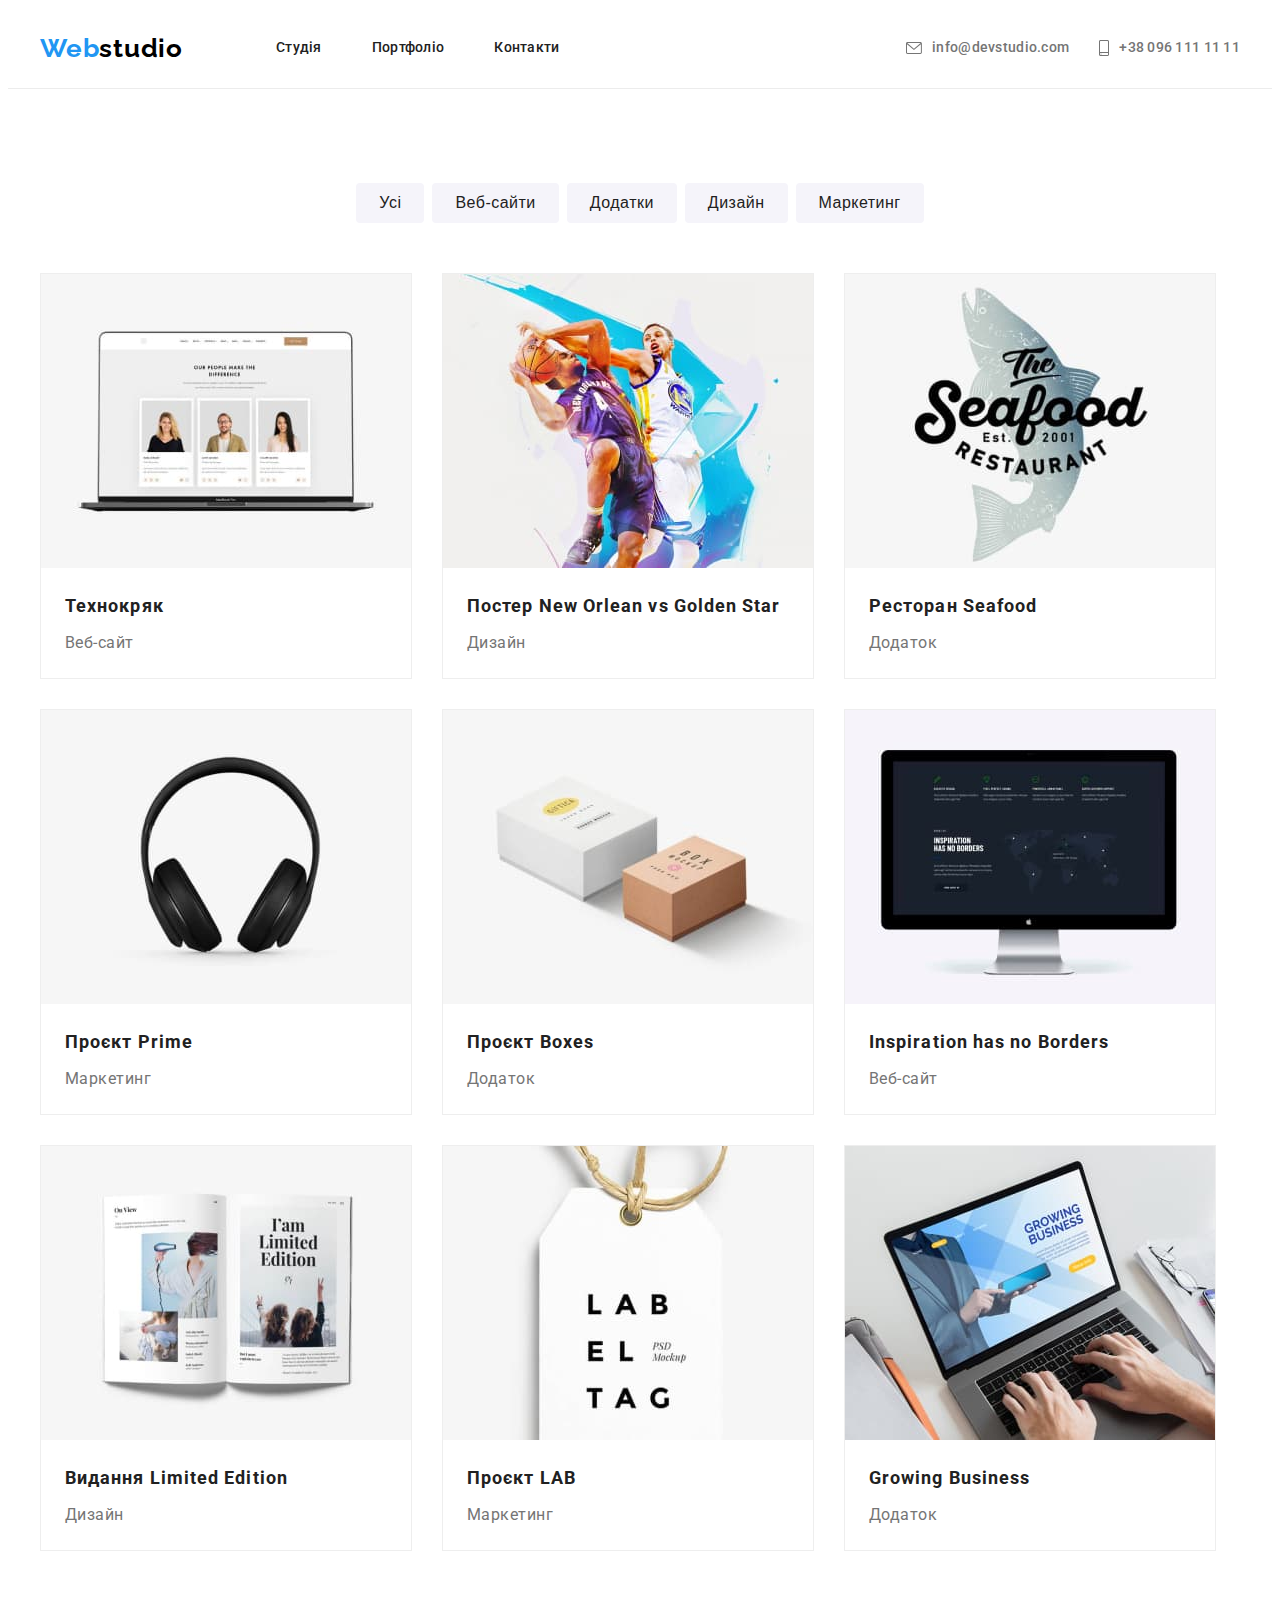
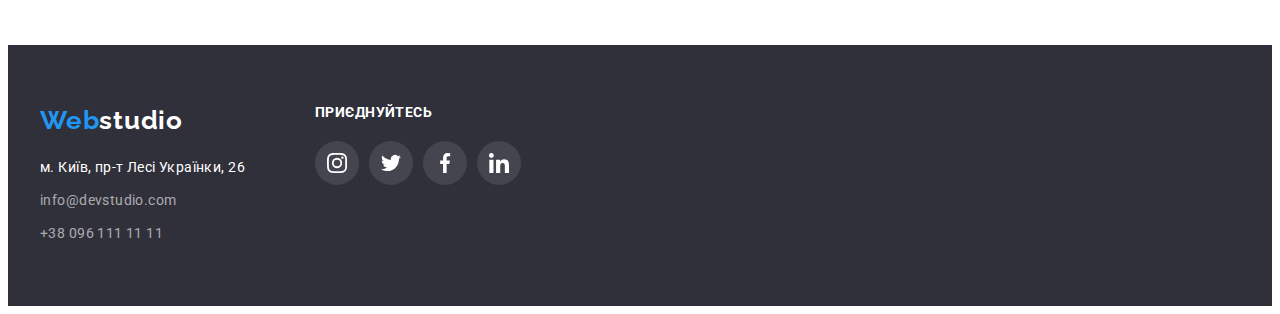
==== portfolio.html @ 8faaefb7 "Initial commit" ====
<!DOCTYPE html>
<html lang="uk">
    <head>
        <meta charset="UTF-8" />
        <meta http-equiv="X-UA-Compatible" content="IE=edge" />
        <meta name="viewport" content="width=device-width, initial-scale=1.0" />
        <link href="https://fonts.googleapis.com/css2?family=Raleway:wght@700&family=Roboto:wght@400;500;700;900&display=swap" rel="stylesheet">
        <title>Document</title>
        <link rel="stylesheet" href="https://cdnjs.cloudflare.com/ajax/libs/modern-normalize/1.1.0/modern-normalize.min.css" 
        integrity="sha512-wpPYUAdjBVSE4KJnH1VR1HeZfpl1ub8YT/NKx4PuQ5NmX2tKuGu6U/JRp5y+Y8XG2tV+wKQpNHVUX03MfMFn9Q==" 
        crossorigin="anonymous" 
        referrerpolicy="no-referrer" />
        <link rel="stylesheet" href="./css/styles.css">
    </head>
    <body>
        <header class="top">
            <div class="container main-nav">
                <nav class="nav-main">
                    <a class="logo link" href="./index.html">Web<span class="logo-top">studio</span></a>
                    <ul class="top-nav list">
                        <li class="item">
                            <a class="nav-studio link" href="./index.html">Студія</a>
                        </li>
                        <li class="item">
                            <a class="nav-portfolio link" href="./portfolio.html">Портфоліо</a>
                        </li>
                        <li class="item">
                            <a class="nav-contact link" href="#">Контакти</a>
                        </li>
                    </ul>
                </nav>
                <ul class="top-auth list">
                    <li class="auth-item item">
                        <a class="auth-mt link" href="mailto:info@devstudio.com">
                            <svg
                                ViewBox="0 0 43 32"
                                width="16" height="12"
                                class="auth-icon-mail">
                                <use href="./images/icons.svg#icon-envelope"></use>
                            </svg>
                            info@devstudio.com
                        </a>
                    </li>
                    <li class="auth-item item">
                        <a class="auth-mt link" href="tel:+380961111111">
                            <svg
                                ViewBox="0 0 20 32"
                                width="16" height="12"
                                class="auth-icon-tel">
                                <use href="./images/icons.svg#icon-smartphone"></use>
                            </svg>
                            +38 096 111 11 11
                        </a>
                    </li>
                </ul>
            </div>
        </header>
        <main>
            <section class="section">
                <div class="container">
                    <ul class="btn-list list">
                        <li class="item">
                            <button class="btn-link" type="button">Усі</button>
                        </li>
                        <li class="item">
                            <button class="btn-link" type="button">Веб-сайти</button>
                        </li>
                        <li class="item">
                            <button class="btn-link" type="button">Додатки</button>
                        </li>
                        <li class="item">
                            <button class="btn-link" type="button">Дизайн</button>
                        </li>
                        <li class="item">
                            <button class="btn-link" type="button">Маркетинг</button>
                        </li>
                    </ul>
                    <ul class="gallery-list list">
                        <li class="item">
                            <img src="./images/tehnocriak.jpg" alt="Фотографії на моніторі" width="370" />
                            <div class="gallery-container">
                                <h3 class="gallery-title">Технокряк</h3>
                                <p class="texte">Веб-сайт</p>
                            </div>
                        </li>
                        <li class="item">
                            <img src="./images/poster.jpg" alt="Два баскетболіста в повітрі" width="370" />
                            <div class="gallery-container">
                                <h3 class="gallery-title">Постер New Orlean vs Golden Star</h3>
                                <p class="texte">Дизайн</p>
                            </div>
                        </li>
                        <li class="item">
                            <img src="./images/restoraunt.jpg" alt="Емблема ресторану" width="370" />
                            <div class="gallery-container">
                                <h3 class="gallery-title">Ресторан Seafood</h3>
                                <p class="texte">Додаток</p>
                            </div>
                        </li>
                        <li class="item">
                            <img src="./images/prime.jpg" alt="Накладні навушники" width="370" />
                            <div class="gallery-container">
                                <h3 class="gallery-title">Проєкт Prime</h3>
                                <p class="texte">Маркетинг</p>
                            </div>
                        </li>
                        <li class="item">
                            <img src="./images/boxes.jpg" alt="Дві пакувальні коробочки" width="370" />
                            <div class="gallery-container">
                                <h3 class="gallery-title">Проєкт Boxes</h3>
                                <p class="texte">Додаток</p>
                            </div>
                        </li>
                        <li class="item">
                            <img src="./images/borders.jpg" alt="Силует карти світу на моніторі" width="370" />
                            <div class="gallery-container">
                                <h3 class="gallery-title">Inspiration has no Borders</h3>
                                <p class="texte">Веб-сайт</p>
                            </div>
                        </li>
                        <li class="item">
                            <img src="./images/edition.jpg" alt="Відкрита книга" width="370" />
                            <div class="gallery-container">
                                <h3 class="gallery-title">Видання Limited Edition</h3>
                                <p class="texte">Дизайн</p>
                            </div>
                        </li>
                        <li class="item">
                            <img src="./images/lab.jpg" alt="Бірка з написом" width="370" />
                            <div class="gallery-container">
                                <h3 class="gallery-title">Проєкт LAB</h3>
                                <p class="texte">Маркетинг</p>
                            </div>
                        </li>
                        <li class="item">
                            <img src="./images/business.jpg" alt="Робона на ноутбуці" width="370" />
                            <div class="gallery-container">
                                <h3 class="gallery-title">Growing Business</h3>
                                <p class="texte">Додаток</p>
                            </div>
                        </li>
                    </ul>
                </div>
            </section>
        </main>
        <footer class="bottom">
            <div class="container footer">
                <div class="bottom-container">
                <a class="logo link" href="./index.html">Web<span class="logo-bottom">studio</span></a>
                <address  class="bottom-adres">
                    <ul class="bottom-list list">
                        <li class="bottom-item">
                        <a class="bottom-adress link" href="https://goo.gl/maps/CPtrU1FHBa2aNyZL9" target="_blank" rel="noopener noreferrer nofollow">м. Київ, пр-т Лесі Українки, 26</a>
                        </li>
                        <li class="bottom-item">
                        <a class="bottom-mail link" href="mailto:info@devstudio.com">info@devstudio.com</a>
                        </li>
                        <li class="bottom-item">
                        <a class="bottom-tel link" href="tel:+380961111111">+38 096 111 11 11</a>
                        </li>
                    </ul>
                </address>
                </div>
                <div class="social-container">
                    <h2 class="bottom-title">приєднуйтесь</h2>
                    <ul class="bottom-social-list list">
                        <li class="bottom-social-item item">
                            <a class="bottom-link-team" href="#" target="_blank" rel="noopener noreferrer nofollow">
                                <svg 
                                    ViewBox="0 0 32 32"
                                    width="20" height="20"
                                    class="bottom-team-icon">
                                    <use href="./images/icons.svg#icon-instagram-2"></use>
                                </svg>
                            </a>
                        </li>
                        <li class="bottom-social-item item">
                            <a class="bottom-link-team" href="#" target="_blank" rel="noopener noreferrer nofollow">
                                <svg 
                                    ViewBox="0 0 32 32"
                                    width="20" height="20"
                                    class="bottom-team-icon">
                                    <use href="./images/icons.svg#icon-twitter-1"></use>
                                </svg>
                            </a>
                        </li>
                        <li class="bottom-social-item item">
                            <a class="bottom-link-team" href="#" target="_blank" rel="noopener noreferrer nofollow">
                                <svg 
                                    ViewBox="0 0 32 32"
                                    width="20" height="20"
                                    class="bottom-team-icon">
                                    <use href="./images/icons.svg#icon-facebook-1"></use>
                                </svg>
                            </a>
                        </li>
                        <li class="bottom-social-item item">
                            <a class="bottom-link-team" href="#" target="_blank" rel="noopener noreferrer nofollow">
                                <svg
                                    ViewBox="0 0 32 32"
                                    width="20" height="20"
                                    class="bottom-team-icon">
                                    <use href="./images/icons.svg#icon-linkedin-1" ></use>
                                </svg>
                            </a>
                        </li>
                    </ul>
                </div>
            </div>
        </footer>
    </body>
</html>
---- css/styles.css ----
/* кольори 

колір <h2> - #212121
колір <p> - #757575

колір webstudio та адреса - #000000
колір hero - #FFFFFF

колір hover - #2196F3

колір пошти та тел підвалу - rgba(255, 255, 255, 0.6); */

:root {
    --primary-text-color: #212121;
    --title-text-color: #757575;
    --hero-text-color: #ffffff;
    --webstudio-text-color: #000000;
    --accent-color: #2196F3;
    --background-color: #ffffff;
    --accent-background-color: #2196F3;
    --post-tel-color: rgba(255, 255, 255, 0.6);
    --background-button-color: #F5F4FA;
    --background-footer: #2F303A;
    --icon-color: #afb1b8;
}

p,
h1,
h2,
h3,
h4,
h5,
h6 {
    margin: 0;
}
ul,
ol {
    margin: 0;
    padding-left: 0;
}
button {
    cursor: pointer;
}
address {
    font-style: normal;
}
img {
    display: block;
    max-width: 100%;
    height: auto;

}

body {
    position: relative;

    font-family: "Roboto";

    background: var(--background-color);
    color: var(--title-text-color);
}

.visually-hidden {
    position: absolute;
    width: 1px;
    height: 1px;
    margin: -1px;
    border: 0;
    padding: 0;
    
    white-space: nowrap;
    clip-path: inset(100%);
    clip: rect(0 0 0 0);
    overflow: hidden;
}

.link {
    text-decoration: none;
}

.list {
    list-style: none;
}

.item {
    list-style: none;
}

.title {
    margin-bottom: 10px;
}

.centered {
    text-align: center;
}

/* --- Header --- */

.top {
    border-bottom: 1px solid #ECECEC;
}

.container {
    width: 1200px;
    padding-left: 15px;
    padding-right: 15px;
    
    margin: 0 auto;
}

.nav-main {
    display: flex;
    align-items: center;
}
.main-nav {
    display: flex;
    align-items: center;
    padding-top: 0;
    padding-bottom: 0;
}

/* --- логотип --- */

.logo {
    font-family: 'Raleway';
    font-weight: 700;
    font-size: 26px;
    line-height: 1.19;
    letter-spacing: 0.03em;

    color: var(--accent-color);
}
.logo-top {
    color: var(--webstudio-text-color);
}

.logo:hover, .logo:focus,
.logo-top:hover, .logo-top:focus
{
    color: var(--accent-color);
}

/* --- навігація --- */

.top-nav {
    display: flex;
    margin-left: 93px;
}
/* навігація */
.top-nav .link {
    display: block;
    padding-top: 32px;
    padding-bottom: 32px;
}

.top-nav .item:not(:last-child) {
    margin-right: 50px;
}

.nav-studio {
    
    font-weight: 500;
    font-size: 14px;
    line-height: 1.14;
    letter-spacing: 0.02em;

    color: var(--primary-text-color);
}

.nav-portfolio {

    font-weight: 500;
    font-size: 14px;
    line-height: 1.14;
    letter-spacing: 0.02em;

    color: var(--primary-text-color);
}

.nav-contact {

    font-weight: 500;
    font-size: 14px;
    line-height: 1.14;
    letter-spacing: 0.02em;

    color: var(--primary-text-color);
    }


    .nav-studio:hover,
    .nav-portfolio:hover,
    .nav-contact:hover,
    .nav-studio:focus,
    .nav-portfolio:focus,
    .nav-contact:focus
{
    color: var(--accent-color);
}

/* --- контакти --- */

.top-auth {
    display: flex;
    justify-items: baseline;
    align-items: center;
    margin-left: auto;
    font-weight: 500;
    font-size: 14px;
    line-height: 1.14;
    letter-spacing: 0.02em;
    }
.top-auth .item+.item {
    margin-left: 30px;
}



.auth-item {
    display: flex;
    align-items: center;
    justify-content: center;

    font-weight: 500;
    font-size: 14px;
    line-height: 1.14;
    letter-spacing: 0.02em;

    color:var(--title-text-color);
}

.auth-icon-mail {
    width: 16px;
    height: 12px;

    margin-right: 10px;
    fill: var(--title-text-color);
    color: var(--title-text-color);
}

.auth-icon-tel {
    width: 10px;
    height: 16px;

    margin-right: 10px;
    fill: var(--title-text-color);
}

.auth-mt {
    display: flex;
    align-items: center;
    justify-content: center;
    padding-top: 32px;
    padding-bottom: 32px;

    font-weight: 500;
    font-size: 14px;
    line-height: 1.14;
    letter-spacing: 0.02em;

    color:var(--title-text-color);
    }

.auth-mt:hover,
.auth-mt:focus{
    color: var(--accent-color);
} 

.auth-mt:hover .auth-icon-mail,
.auth-mt:focus .auth-icon-mail,
.auth-mt:hover .auth-icon-tel,
.auth-mt:focus .auth-icon-tel{
    fill: var(--accent-color);
}

/* --- герой --- */

.hero {
    text-align: center;
    padding-top: 200px;
    padding-bottom: 200px;

    max-width: 1600px;
    height: 600px;
    margin-left: auto;
    margin-right: auto;
    outline: 1px solid black;
    background-image: linear-gradient(
        to right,
        rgba(47, 48, 58, 0.4),
        rgba(47, 48, 58, 0.4)
        ),
    url(../images/hero.jpg);
    background-repeat: no-repeat;
    background-position: center;
    background-size: cover;
    background-color: #C4C4C4;
}

.hero-title {

    font-weight: 900;
    font-size: 44px;
    line-height: 1.36;
    letter-spacing: 0.06em;

    color: var(--hero-text-color);

    text-transform: uppercase;
    margin-bottom: 30px;

}

.button {

    font-family: "Roboto";
    font-weight: 700;
    font-size: 16px;
    line-height: 1.88;
    letter-spacing: 0.06em;

    color: var(--hero-text-color);
    background: var(--accent-background-color);

    display: inline-block;
    border-radius: 4px;
    padding: 10px 32px;
    min-width: 216px;
    text-align: center;
    border: 1px solid transparent;

    cursor: pointer;

}

.button:hover, .button:focus {

    background: var(--accent-background-color);
}

/* --- секції --- */

.section {
    padding-top: 94px;
    padding-bottom: 94px;
    margin: 0 auto;
}

.section-features {
    padding-top: 94px;
    padding-bottom: 0px;
}

.section-title {
    font-weight: 700;
    font-size: 36px;
    line-height: 1.17;
    letter-spacing: 0.03em;
    
    color: var(--primary-text-color);
    margin-bottom: 50px;
}

/* --- наші переваги --- */

.features {

    list-style: none;
    display: flex;
}

.features .item + .item {
    margin-left: 30px;
    }


.features-container {
    display: flex;
    align-items: center;
    justify-content: center;
    background: var(--background-button-color);
    border-radius: 4px;
    width: 270px;
    height: 120px;
    margin-bottom: 30px;
}

.features-icon {
    width: 70px;
    height: 70px;
}

.features-title {

    font-weight: 700;
    font-size: 14px;
    line-height: 1.14;
    letter-spacing: 0.03em;
    text-transform: uppercase;
    
    color: var(--primary-text-color);

    margin-bottom: 10px;
}

.item > .text {
    font-size: 14px;
    line-height: 1.71;
    letter-spacing: 0.03em;
}


/* --- чим займаємось --- */

.work-list {

    list-style: none;
    display: flex;
    justify-content: space-between;
}

/* --- наша команда --- */

.our-team {
    background: var(--background-button-color);

}

.team {

    list-style: none;
    display: flex;
}

.team > .team-item + .team-item {
    margin-left: 30px;
}


.team-item {
    background: var(--background-color);
    padding-bottom: 30px;
    width: 270px;
    text-align: center;
    box-shadow: 0px 1px 3px rgba(0, 0, 0, 0.12), 0px 1px 1px rgba(0, 0, 0, 0.14), 0px 2px 1px rgba(0, 0, 0, 0.2);
    border-radius: 0px 0px 4px 4px;
}



.team-title {

    font-weight: 500;
    font-size: 16px;
    line-height: 1.19;
    letter-spacing: 0.03em;

    color: var(--primary-text-color);

    margin-top: 30px;
    
}

.team-item > .text {
    font-size: 16px;
    line-height: 1.88;
    letter-spacing: 0.03em;
}

.team-soial {
    display: flex;
    justify-content: center;
    gap: 10px;
    margin-top: 16px;
}

.soial-item {
    width: 44px;
    height: 44px;
}

.link-team {
    display: flex;
    align-items: center;
    justify-content: center;
    width: 100%;
    height: 100%;
    border-radius: 50%;
    background-color: var(--background-color);
    fill: var(--icon-color);
}

.link-team:hover,
.link-team:focus {
    background-color: var(--accent-background-color);
    fill: var(--hero-text-color);
}

.team-icon {
    width: 20px;
    height: 20px;
}

/* --- постійні клієнти --- */

.client {
    display: flex;
    gap: 30px;
}

.client-item {
    width: calc((100% - 150px) / 6);
    height: 90px;
}

.link-icon {
    fill: #AFB1B8;
    width: 106px; 
    height: 60px;    
}

.link-client {
    display: flex;
    align-items: center;
    justify-content: center;
    
    border: 1px solid #AFB1B8;
    border-radius: 4px;
    width: 170px;
    height: 92px;
}

.link-client:hover,
.link-client:focus {
    border: 1px solid var(--accent-background-color);
    border-radius: 4px;
}

.link-client:hover .link-icon,
.link-client:focus .link-icon {
    fill: var(--accent-color);
}


/* --- footer --- */


.bottom {
    padding-top: 60px;
    padding-bottom: 60px;
    background: var(--background-footer);
}
/* ---логотип--- */


.logo-bottom {
    display: inline-block;
    margin-bottom: 20px;
    color: var(--hero-text-color);
}

.logo > .link-bottom {
    display: inline-block;
    margin-bottom: 20px;
    font-family: 'Raleway';
    font-weight: 700;
    font-size: 26px;
    line-height: 1.19;
    letter-spacing: 0.03em;

    color: var(--accent-color);
}

.logo-bottom:hover, .logo-bottom:focus 
{
    color: var(--accent-color);
}

.bottom-list {
    display: block;
    list-style: none;

    font-weight: 400;
    font-size: 14px;
    line-height: 1.71;
    letter-spacing: 0.03em;
}

.bottom-list .bottom-item + .bottom-item {
    margin-top: 9px;
}

.bottom-adress {
    color: var(--hero-text-color);
}

.bottom-adress:hover, .bottom-adress:focus 
{
    color: var(--accent-color);
}

.bottom-mail {
    color: var(--post-tel-color);
}

.bottom-mail:hover, .bottom-mail:focus 
{
    color: var(--accent-color);
}


.bottom-tel {
    color: var(--post-tel-color);
}

.bottom-tel:hover, .bottom-tel:focus 
{
    color: var(--accent-color);
}

.footer {
    display: flex;
    padding-top: 0;
    padding-bottom: 0;
}

.social-container {
    margin-left: 70px;
}

.bottom-title {
    font-weight: 700;
    font-size: 14px;
    line-height: 1.14;
    letter-spacing: 0.03em;
    text-transform: uppercase;
    color: var(--hero-text-color);
}

.bottom-social-list {
    display: flex;
    gap: 10px;
    margin-top: 20px
}

.bottom-social-item {
    width: 44px;
    height: 44px;
}

.bottom-link-team {
    display: flex;
    align-items: center;
    justify-content: center;
    
    width: 100%;
    height: 100%;
    background: rgba(255, 255, 255, 0.1);
    border-radius: 50%;
    fill: var(--hero-text-color);
}

.bottom-link-team:hover, .bottom-link-team:focus {
    background-color: var(--accent-background-color);
}



/* !--- поротфоліо --- інша сторінка --- */

/* --- фільтр --- */

.btn-list {
    display: flex;
    align-items: center;
    justify-content: center;

    margin-bottom: 50px;
}

.btn-list .item + .item {
    margin-left: 8px;
}

.btn-list {
    list-style: none;
}

.btn-link {
    padding: 6px 22px;
    text-align: center;
    border: 1px solid transparent;
    border-radius: 4px;

    font-weight: 500;
    font-size: 16px;
    line-height: 1.63;
    letter-spacing: 0.03em;
    
    color: var(--primary-text-color);
    background: var(--background-button-color);
}

.btn-link:hover, .btn-link:focus
{
    color: var(--hero-text-color);
    background: var(--accent-background-color);
    /* padding: 6px 25px; */
    box-shadow: 0px 3px 1px rgba(0, 0, 0, 0.1), 0px 1px 2px rgba(0, 0, 0, 0.08), 0px 2px 2px rgba(0, 0, 0, 0.12);
border-radius: 4px;
}

/* --- галерея --- */

.gallery-container {
    padding: 20px 24px;
}

.gallery-title {
    margin-bottom: 4px;
    font-weight: 700;
    font-size: 18px;
    line-height: 2;
    letter-spacing: 0.06em;

    color: var(--primary-text-color);
}

.texte {
    font-weight: 400;
    font-size: 16px;
    line-height: 1.88;
    letter-spacing: 0.03em;
}

.gallery-list {
    
    list-style: none;
    display: flex;
    flex-wrap: wrap;
    gap: 30px;
}

.gallery-list .item {
    width: 370px;

    /* flex-basis: calc((100%-60px)/3); */
    

    /* margin-right: 0px; */
    /* padding: 0px; */
    border: 1px solid #EEEEEE;
}
/* .gallery-list .item:nth-child(3n) { 
    margin-right: 0;
}
*/

.gallery-list .item:hover, .gallery-list .item:focus {
background: var(--background-color);
border: 1px solid #EEEEEE;
box-shadow: 0px 1px 1px rgba(0, 0, 0, 0.12), 0px 4px 4px rgba(0, 0, 0, 0.06), 1px 4px 6px rgba(0, 0, 0, 0.16);
}




/*  live server   */
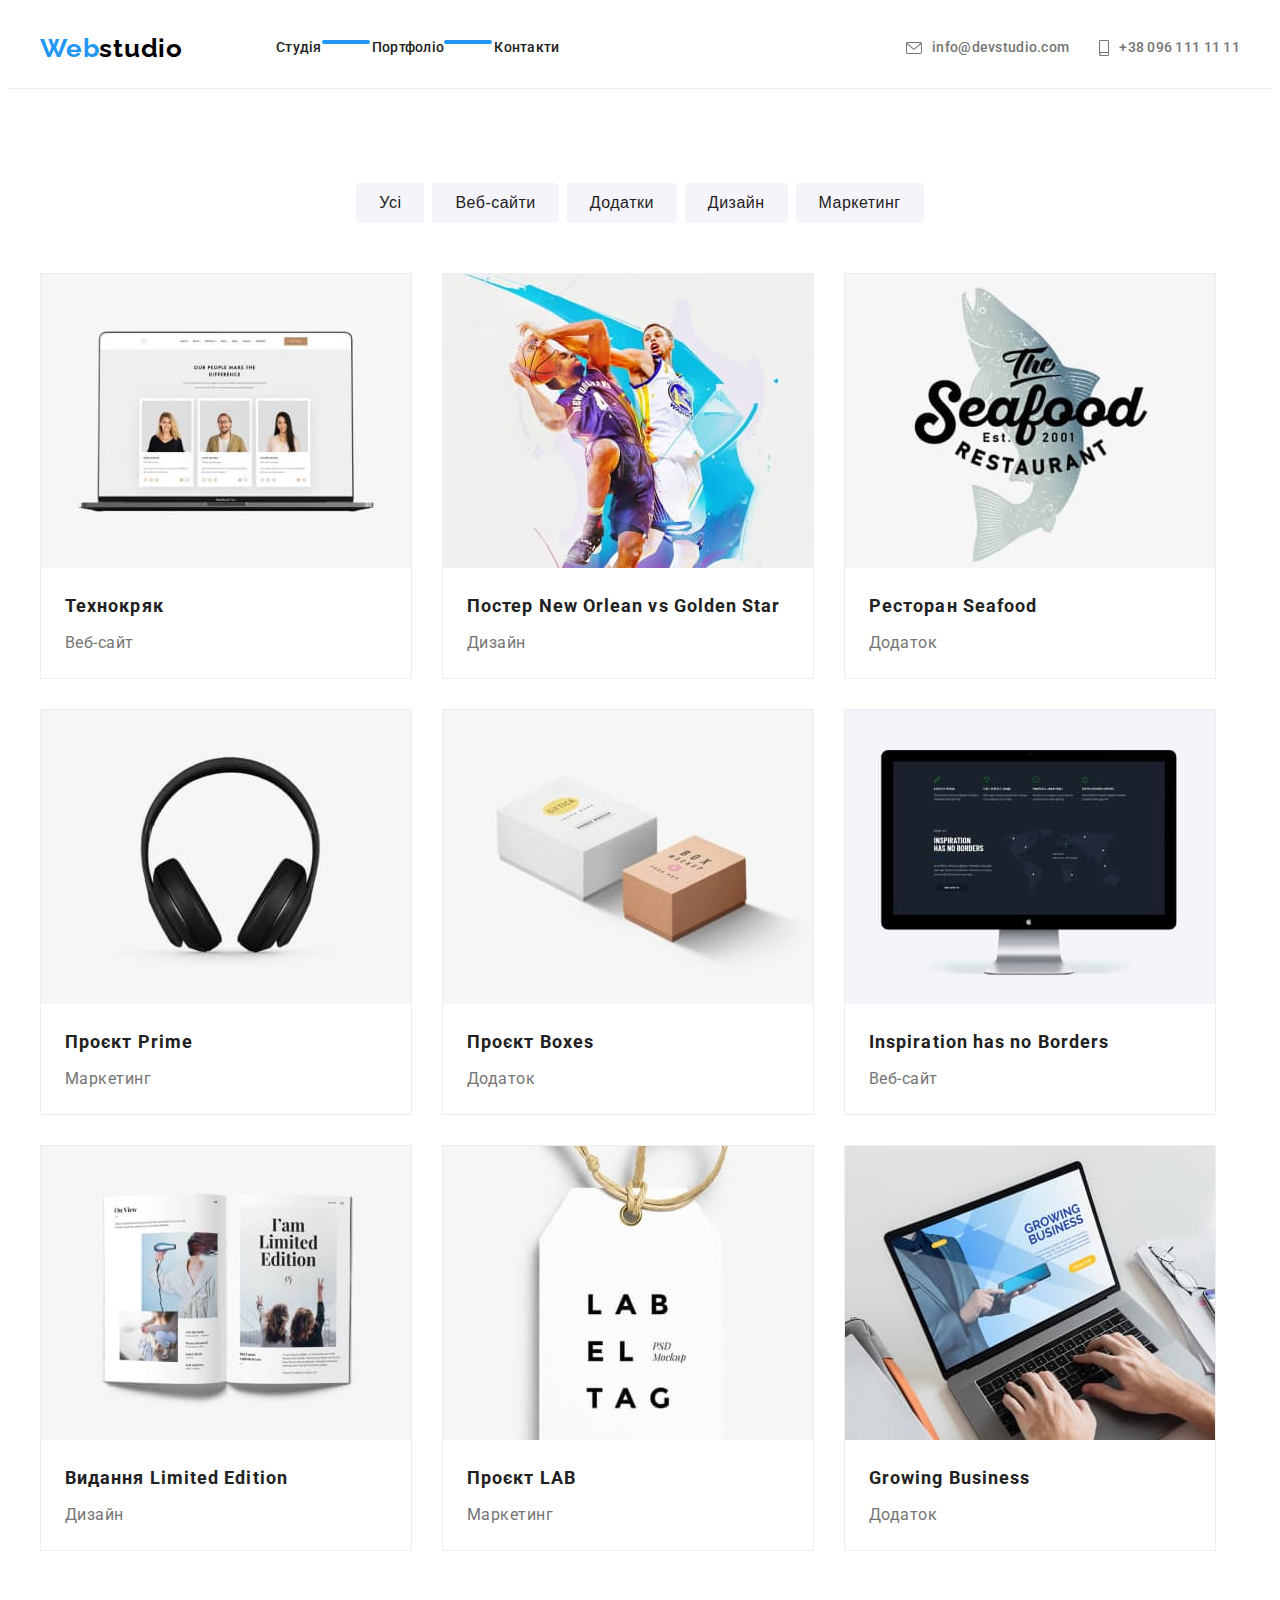
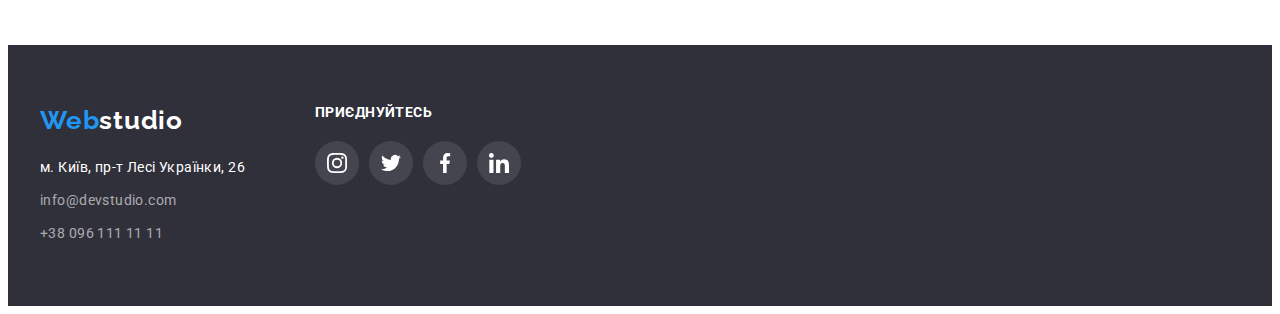
==== commit a8527d1d: "ДЗ 5 продовження" ====
--- a/portfolio.html
+++ b/portfolio.html
@@ -60,80 +60,116 @@
                 <div class="container">
                     <ul class="btn-list list">
                         <li class="item">
-                            <button class="btn-link" type="button">Усі</button>
-                        </li>
-                        <li class="item">
-                            <button class="btn-link" type="button">Веб-сайти</button>
-                        </li>
-                        <li class="item">
-                            <button class="btn-link" type="button">Додатки</button>
-                        </li>
-                        <li class="item">
-                            <button class="btn-link" type="button">Дизайн</button>
-                        </li>
-                        <li class="item">
-                            <button class="btn-link" type="button">Маркетинг</button>
+                            <button class="btn-link" type="button"><span class="btn-text">Усі</span> </button>
+                        </li>
+                        <li class="item">
+                            <button class="btn-link" type="button"><span class="btn-text">Веб-сайти</span></button>
+                        </li>
+                        <li class="item">
+                            <button class="btn-link" type="button"><span class="btn-text">Додатки</span></button>
+                        </li>
+                        <li class="item">
+                            <button class="btn-link" type="button"><span class="btn-text">Дизайн</span></button>
+                        </li>
+                        <li class="item">
+                            <button class="btn-link" type="button"><span class="btn-text">Маркетинг</span></button>
                         </li>
                     </ul>
                     <ul class="gallery-list list">
                         <li class="item">
-                            <img src="./images/tehnocriak.jpg" alt="Фотографії на моніторі" width="370" />
+                            <div class="img-text-container">
+                                <img src="./images/tehnocriak.jpg" alt="Фотографії на моніторі" width="370" />
+                                <p class="item-top-text">Ресурс пропонує комплексні пропозиції з різним рівнем функціоналу та сервісів. Все це дозволить відвідувачу отримати вичерпні відомості про компанію чи приватну особу.
+                                </p>
+                            </div>
                             <div class="gallery-container">
                                 <h3 class="gallery-title">Технокряк</h3>
                                 <p class="texte">Веб-сайт</p>
                             </div>
                         </li>
                         <li class="item">
-                            <img src="./images/poster.jpg" alt="Два баскетболіста в повітрі" width="370" />
+                            <div class="img-text-container">
+                                <img src="./images/poster.jpg" alt="Два баскетболіста в повітрі" width="370" />
+                                <p class="item-top-text">Ресурс пропонує комплексні пропозиції з різним рівнем функціоналу та сервісів. Все це дозволить відвідувачу отримати вичерпні відомості про компанію чи приватну особу.
+                                </p>
+                            </div>
                             <div class="gallery-container">
                                 <h3 class="gallery-title">Постер New Orlean vs Golden Star</h3>
                                 <p class="texte">Дизайн</p>
                             </div>
                         </li>
                         <li class="item">
-                            <img src="./images/restoraunt.jpg" alt="Емблема ресторану" width="370" />
+                            <div class="img-text-container">
+                                <img src="./images/restoraunt.jpg" alt="Емблема ресторану" width="370" />
+                                <p class="item-top-text">Ресурс пропонує комплексні пропозиції з різним рівнем функціоналу та сервісів. Все це дозволить відвідувачу отримати вичерпні відомості про компанію чи приватну особу.
+                                </p>
+                            </div>
                             <div class="gallery-container">
                                 <h3 class="gallery-title">Ресторан Seafood</h3>
                                 <p class="texte">Додаток</p>
                             </div>
                         </li>
                         <li class="item">
-                            <img src="./images/prime.jpg" alt="Накладні навушники" width="370" />
+                            <div class="img-text-container">
+                                <img src="./images/prime.jpg" alt="Накладні навушники" width="370" />
+                                <p class="item-top-text">Ресурс пропонує комплексні пропозиції з різним рівнем функціоналу та сервісів. Все це дозволить відвідувачу отримати вичерпні відомості про компанію чи приватну особу.
+                                </p>
+                            </div>
                             <div class="gallery-container">
                                 <h3 class="gallery-title">Проєкт Prime</h3>
                                 <p class="texte">Маркетинг</p>
                             </div>
                         </li>
                         <li class="item">
-                            <img src="./images/boxes.jpg" alt="Дві пакувальні коробочки" width="370" />
+                            <div class="img-text-container">
+                                <img src="./images/boxes.jpg" alt="Дві пакувальні коробочки" width="370" />
+                                <p class="item-top-text">Ресурс пропонує комплексні пропозиції з різним рівнем функціоналу та сервісів. Все це дозволить відвідувачу отримати вичерпні відомості про компанію чи приватну особу.
+                                </p>
+                            </div>
                             <div class="gallery-container">
                                 <h3 class="gallery-title">Проєкт Boxes</h3>
                                 <p class="texte">Додаток</p>
                             </div>
                         </li>
                         <li class="item">
-                            <img src="./images/borders.jpg" alt="Силует карти світу на моніторі" width="370" />
+                            <div class="img-text-container">
+                                <img src="./images/borders.jpg" alt="Силует карти світу на моніторі" width="370" />
+                                <p class="item-top-text">Ресурс пропонує комплексні пропозиції з різним рівнем функціоналу та сервісів. Все це дозволить відвідувачу отримати вичерпні відомості про компанію чи приватну особу.
+                                </p>
+                            </div>
                             <div class="gallery-container">
                                 <h3 class="gallery-title">Inspiration has no Borders</h3>
                                 <p class="texte">Веб-сайт</p>
                             </div>
                         </li>
                         <li class="item">
-                            <img src="./images/edition.jpg" alt="Відкрита книга" width="370" />
+                            <div class="img-text-container">
+                                <img src="./images/edition.jpg" alt="Відкрита книга" width="370" />
+                                <p class="item-top-text">Ресурс пропонує комплексні пропозиції з різним рівнем функціоналу та сервісів. Все це дозволить відвідувачу отримати вичерпні відомості про компанію чи приватну особу.
+                                </p>
+                            </div>
                             <div class="gallery-container">
                                 <h3 class="gallery-title">Видання Limited Edition</h3>
                                 <p class="texte">Дизайн</p>
                             </div>
                         </li>
                         <li class="item">
-                            <img src="./images/lab.jpg" alt="Бірка з написом" width="370" />
+                            <div class="img-text-container">
+                                <img src="./images/lab.jpg" alt="Бірка з написом" width="370" />
+                                <p class="item-top-text">Ресурс пропонує комплексні пропозиції з різним рівнем функціоналу та сервісів. Все це дозволить відвідувачу отримати вичерпні відомості про компанію чи приватну особу.
+                                </p>
+                            </div>
                             <div class="gallery-container">
                                 <h3 class="gallery-title">Проєкт LAB</h3>
                                 <p class="texte">Маркетинг</p>
                             </div>
                         </li>
                         <li class="item">
-                            <img src="./images/business.jpg" alt="Робона на ноутбуці" width="370" />
+                            <div class="img-text-container">
+                                <img src="./images/business.jpg" alt="Робона на ноутбуці" width="370" />
+                                <p class="item-top-text">Ресурс пропонує комплексні пропозиції з різним рівнем функціоналу та сервісів. Все це дозволить відвідувачу отримати вичерпні відомості про компанію чи приватну особу.
+                                </p>
+                            </div>
                             <div class="gallery-container">
                                 <h3 class="gallery-title">Growing Business</h3>
                                 <p class="texte">Додаток</p>
--- a/css/styles.css
+++ b/css/styles.css
@@ -22,6 +22,9 @@
     --background-button-color: #F5F4FA;
     --background-footer: #2F303A;
     --icon-color: #afb1b8;
+    --color-red: red;
+
+    --time-cubic: color 250ms cubic-bezier(0.4, 0, 0.2, 1);
 }
 
 p,
@@ -76,6 +79,7 @@
 
 .link {
     text-decoration: none;
+    transition: color 250ms cubic-bezier(0.4, 0, 0.2, 1);
 }
 
 .list {
@@ -129,9 +133,11 @@
     letter-spacing: 0.03em;
 
     color: var(--accent-color);
+    transition: color 250ms cubic-bezier(0.4, 0, 0.2, 1);
 }
 .logo-top {
     color: var(--webstudio-text-color);
+    transition: color 250ms cubic-bezier(0.4, 0, 0.2, 1);
 }
 
 .logo:hover, .logo:focus,
@@ -165,6 +171,7 @@
     letter-spacing: 0.02em;
 
     color: var(--primary-text-color);
+    transition: color 250ms cubic-bezier(0.4, 0, 0.2, 1);
 }
 
 .nav-portfolio {
@@ -175,6 +182,17 @@
     letter-spacing: 0.02em;
 
     color: var(--primary-text-color);
+    transition: color 250ms cubic-bezier(0.4, 0, 0.2, 1);
+}
+
+.nav-studio::after, .nav-portfolio::after {
+    content: "";
+    position: absolute;
+    width: 48px;
+    height: 4px;
+
+    background: #2196F3;
+    border-radius: 2px;
 }
 
 .nav-contact {
@@ -185,6 +203,7 @@
     letter-spacing: 0.02em;
 
     color: var(--primary-text-color);
+    transition: color 250ms cubic-bezier(0.4, 0, 0.2, 1);
     }
 
 
@@ -236,6 +255,7 @@
     margin-right: 10px;
     fill: var(--title-text-color);
     color: var(--title-text-color);
+    transition: fill 250ms cubic-bezier(0.4, 0, 0.2, 1);
 }
 
 .auth-icon-tel {
@@ -244,6 +264,7 @@
 
     margin-right: 10px;
     fill: var(--title-text-color);
+    transition: fill 250ms cubic-bezier(0.4, 0, 0.2, 1);
 }
 
 .auth-mt {
@@ -259,12 +280,13 @@
     letter-spacing: 0.02em;
 
     color:var(--title-text-color);
+    transition: color 250ms cubic-bezier(0.4, 0, 0.2, 1);
     }
 
 .auth-mt:hover,
 .auth-mt:focus{
     color: var(--accent-color);
-} 
+}
 
 .auth-mt:hover .auth-icon-mail,
 .auth-mt:focus .auth-icon-mail,
@@ -321,6 +343,7 @@
 
     color: var(--hero-text-color);
     background: var(--accent-background-color);
+    transition: background 250ms cubic-bezier(0.4, 0, 0.2, 1);
 
     display: inline-block;
     border-radius: 4px;
@@ -330,7 +353,6 @@
     border: 1px solid transparent;
 
     cursor: pointer;
-
 }
 
 .button:hover, .button:focus {
@@ -488,6 +510,9 @@
     border-radius: 50%;
     background-color: var(--background-color);
     fill: var(--icon-color);
+    transition: background 250ms cubic-bezier(0.4, 0, 0.2, 1);
+    
+    
 }
 
 .link-team:hover,
@@ -499,6 +524,7 @@
 .team-icon {
     width: 20px;
     height: 20px;
+    transition: fill 250ms cubic-bezier(0.4, 0, 0.2, 1);
 }
 
 /* --- постійні клієнти --- */
@@ -516,7 +542,8 @@
 .link-icon {
     fill: #AFB1B8;
     width: 106px; 
-    height: 60px;    
+    height: 60px;
+    transition: fill 250ms cubic-bezier(0.4, 0, 0.2, 1);
 }
 
 .link-client {
@@ -528,6 +555,7 @@
     border-radius: 4px;
     width: 170px;
     height: 92px;
+    transition: border 250ms cubic-bezier(0.4, 0, 0.2, 1);
 }
 
 .link-client:hover,
@@ -550,6 +578,7 @@
     padding-bottom: 60px;
     background: var(--background-footer);
 }
+
 /* ---логотип--- */
 
 
@@ -557,6 +586,7 @@
     display: inline-block;
     margin-bottom: 20px;
     color: var(--hero-text-color);
+    transition: color 250ms cubic-bezier(0.4, 0, 0.2, 1);
 }
 
 .logo > .link-bottom {
@@ -569,9 +599,11 @@
     letter-spacing: 0.03em;
 
     color: var(--accent-color);
-}
-
-.logo-bottom:hover, .logo-bottom:focus 
+    transition: color 250ms cubic-bezier(0.4, 0, 0.2, 1);
+}
+
+.logo-bottom:hover, .logo-bottom:focus,
+.logo:hover, .logo:focus 
 {
     color: var(--accent-color);
 }
@@ -658,6 +690,7 @@
     background: rgba(255, 255, 255, 0.1);
     border-radius: 50%;
     fill: var(--hero-text-color);
+    transition: background-color 250ms cubic-bezier(0.4, 0, 0.2, 1);
 }
 
 .bottom-link-team:hover, .bottom-link-team:focus {
@@ -666,7 +699,7 @@
 
 
 
-/* !--- поротфоліо --- інша сторінка --- */
+/* !--- поротфоліо --- */
 
 /* --- фільтр --- */
 
@@ -684,6 +717,10 @@
 
 .btn-list {
     list-style: none;
+}
+
+.btn-text {
+    transition: color 250ms cubic-bezier(0.4, 0, 0.2, 1);
 }
 
 .btn-link {
@@ -699,6 +736,7 @@
     
     color: var(--primary-text-color);
     background: var(--background-button-color);
+    transition: background-color 250ms cubic-bezier(0.4, 0, 0.2, 1);
 }
 
 .btn-link:hover, .btn-link:focus
@@ -743,13 +781,11 @@
 
 .gallery-list .item {
     width: 370px;
-
+    border: 1px solid #EEEEEE;
     /* flex-basis: calc((100%-60px)/3); */
-    
-
     /* margin-right: 0px; */
     /* padding: 0px; */
-    border: 1px solid #EEEEEE;
+    transition: box-shadow 250ms cubic-bezier(0.4, 0, 0.2, 1);
 }
 /* .gallery-list .item:nth-child(3n) { 
     margin-right: 0;
@@ -757,12 +793,70 @@
 */
 
 .gallery-list .item:hover, .gallery-list .item:focus {
-background: var(--background-color);
-border: 1px solid #EEEEEE;
-box-shadow: 0px 1px 1px rgba(0, 0, 0, 0.12), 0px 4px 4px rgba(0, 0, 0, 0.06), 1px 4px 6px rgba(0, 0, 0, 0.16);
-}
-
-
-
+    background: var(--background-color);
+    border: 1px solid #EEEEEE;
+    box-shadow: 0px 1px 1px rgba(0, 0, 0, 0.12), 0px 4px 4px rgba(0, 0, 0, 0.06), 1px 4px 6px rgba(0, 0, 0, 0.16);
+}
+
+.item:hover .item-top-text {
+    transform: translateY(0);
+}
+
+.img-text-container {
+    position: relative;
+    overflow: hidden;
+
+}
+
+
+
+.item-top-text {
+    position: absolute;
+    top: 0;
+    transform: translateY(100%);
+    transition: 300ms linear;
+    overflow: auto;
+
+    padding: 61px 24px 65px 24px;
+    font-size: 18px;
+    line-height: 1.56;
+    letter-spacing: 0.03em;
+    color: #FFFFFF;
+    border: 1px solid #000000;
+    text-shadow: 0px 4px 4px rgba(0, 0, 0, 0.25);
+    background: rgba(33, 150, 243, 0.9);
+}
+
+
+
+/*! --- модальне вікно --- */
+
+/*
+
+.для контейнера (батька) {
+
+}
+position: relatiwe;
+
+.дитина {
+position: absolute;
+top: 50%;
+left: 50%;
+transform: translate(-50%, -50%);
+
+background: #FFFFFF;
+box-shadow: 0px 1px 3px rgba(0, 0, 0, 0.12), 0px 1px 1px rgba(0, 0, 0, 0.14), 0px 2px 1px rgba(0, 0, 0, 0.2);
+border-radius: 4px;
+}
+*/
+
+/* 
+
+cubic-bezier(0.4, 0, 0.2, 1);
+ */
+
+.proba {
+    transition: 1;
+}
 
 /*  live server   */
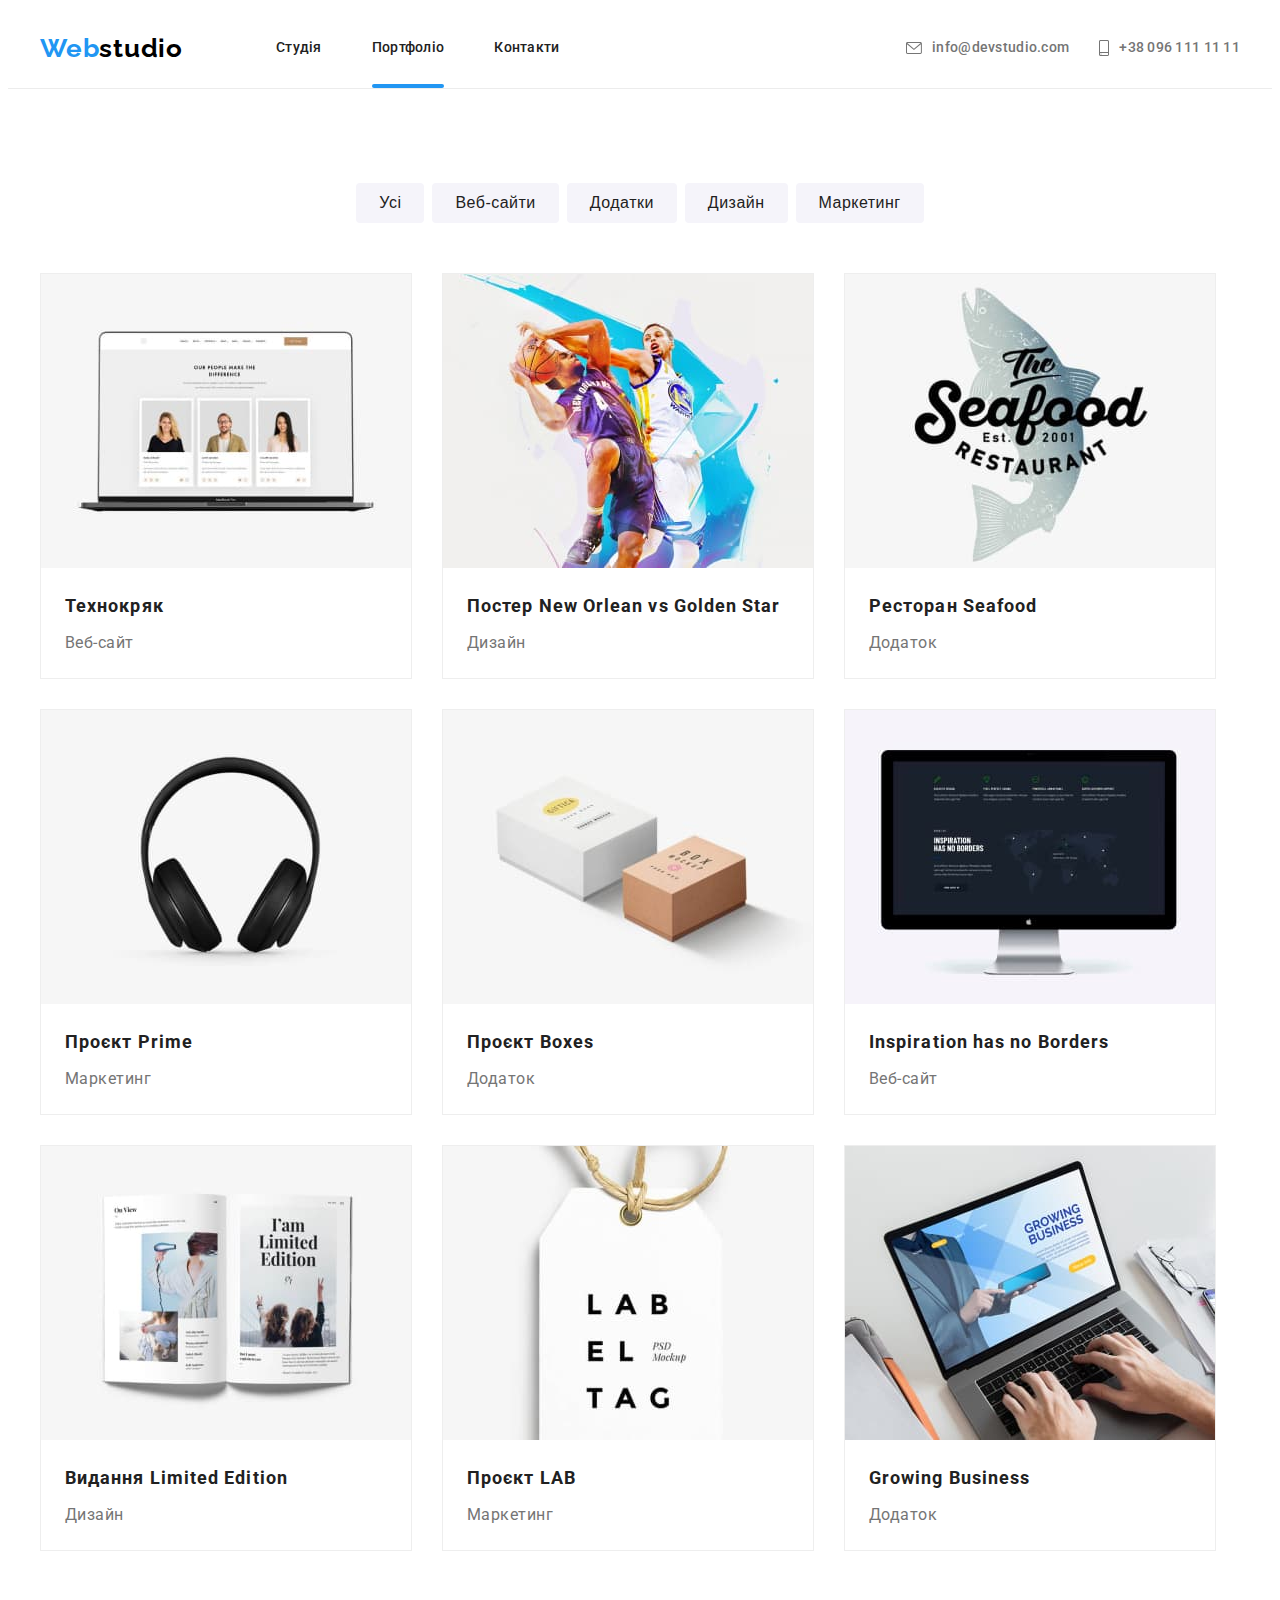
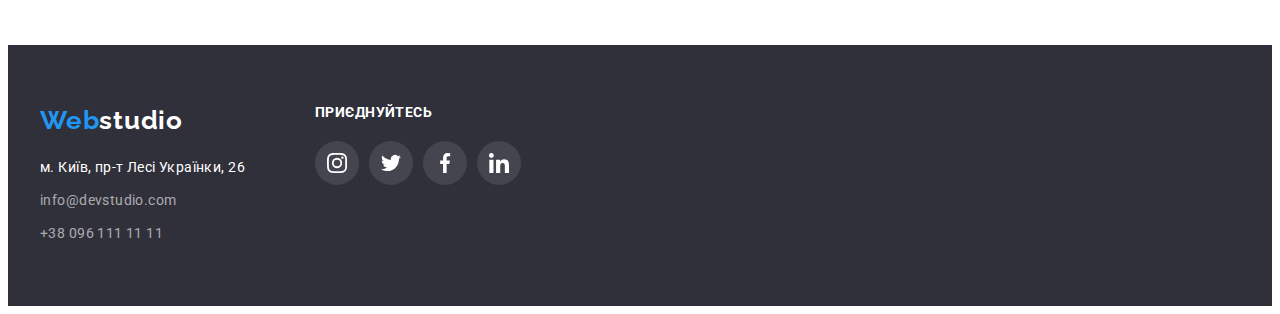
==== commit 0c08ddc3: "ДЗ 5 завершено" ====
--- a/portfolio.html
+++ b/portfolio.html
@@ -22,7 +22,7 @@
                             <a class="nav-studio link" href="./index.html">Студія</a>
                         </li>
                         <li class="item">
-                            <a class="nav-portfolio link" href="./portfolio.html">Портфоліо</a>
+                            <a class="nav-portfolio link emphasis" href="./portfolio.html">Портфоліо</a>
                         </li>
                         <li class="item">
                             <a class="nav-contact link" href="#">Контакти</a>
--- a/css/styles.css
+++ b/css/styles.css
@@ -164,7 +164,7 @@
 }
 
 .nav-studio {
-    
+    position: relative;
     font-weight: 500;
     font-size: 14px;
     line-height: 1.14;
@@ -175,7 +175,7 @@
 }
 
 .nav-portfolio {
-
+    position: relative;
     font-weight: 500;
     font-size: 14px;
     line-height: 1.14;
@@ -185,10 +185,12 @@
     transition: color 250ms cubic-bezier(0.4, 0, 0.2, 1);
 }
 
-.nav-studio::after, .nav-portfolio::after {
+.emphasis::after {
     content: "";
     position: absolute;
-    width: 48px;
+    bottom: 0;
+    left: 0;
+    width: 100%;
     height: 4px;
 
     background: #2196F3;
@@ -441,6 +443,51 @@
     justify-content: space-between;
 }
 
+.img-text-top {
+    position: relative;
+    overflow: hidden;
+
+}
+
+/* .text-top::before {
+    
+} */
+
+.text-top {
+    position: absolute;
+    width: 100%;
+    height: 70px;
+    /* top: 53%; */
+    bottom: 0px;
+    overflow: auto;
+    display: flex;
+    align-items:center;
+    justify-content: center;
+    /* text-align: center; */
+
+    font-weight: 700;
+    font-size: 14px;
+    line-height: 1.14;
+    letter-spacing: 0.03em;
+    text-transform: uppercase;
+
+    color: #FFFFFF;
+    background: rgba(47, 48, 58, 0.8);
+
+
+    /* position: absolute;
+    top: 0;
+    transform: translateY(100%);
+    transition: 250ms linear;
+    overflow: auto;
+
+    padding: 61px 24px 65px 24px;
+    font-size: 18px;
+    line-height: 1.56;
+    letter-spacing: 0.03em; */
+    
+}
+
 /* --- наша команда --- */
 
 .our-team {
@@ -814,7 +861,7 @@
     position: absolute;
     top: 0;
     transform: translateY(100%);
-    transition: 300ms linear;
+    transition: 250ms linear;
     overflow: auto;
 
     padding: 61px 24px 65px 24px;
@@ -831,29 +878,56 @@
 
 /*! --- модальне вікно --- */
 
-/*
-
-.для контейнера (батька) {
-
-}
-position: relatiwe;
-
-.дитина {
-position: absolute;
-top: 50%;
-left: 50%;
-transform: translate(-50%, -50%);
-
-background: #FFFFFF;
-box-shadow: 0px 1px 3px rgba(0, 0, 0, 0.12), 0px 1px 1px rgba(0, 0, 0, 0.14), 0px 2px 1px rgba(0, 0, 0, 0.2);
-border-radius: 4px;
-}
-*/
-
-/* 
-
-cubic-bezier(0.4, 0, 0.2, 1);
- */
+.backdrop {
+    width: 100%;
+    height: 100%;
+    position: fixed;
+    top: 0;
+    background-color: rgba(0, 0, 0, 0.5);
+    transition: opacity 250ms linear, visibility 250ms linear;
+    
+}
+
+.modal {
+    position: absolute;
+    width: 528px;
+    height: 581px;
+    top: 50%;
+    left: 50%;
+    transform: translate(-50%, -50%) scale(1);transition: transform 250ms linear;
+
+    background: #FFFFFF;
+    box-shadow: 0px 1px 3px rgba(0, 0, 0, 0.12), 0px 1px 1px rgba(0, 0, 0, 0.14), 0px 2px 1px rgba(0, 0, 0, 0.2);
+    border-radius: 4px;
+}
+
+.backdrop.is-hidden .modal {
+    transform: translate(-50%, -50%) scale(0);
+}
+
+.modal-close {
+    position: absolute;
+    width: 30px;
+    height: 30px;
+    background-color: transparent;
+    border: 1px solid rgba(0, 0, 0, 0.1);
+    border-radius: 50%;
+    top: 10px;
+    right: 10px;
+
+    display: flex;
+    align-items: center;
+    justify-content: center;
+    
+}
+
+.backdrop.is-hidden {
+    visibility: hidden;
+    opacity: 0;
+    pointer-events: none;
+}
+
+
 
 .proba {
     transition: 1;
